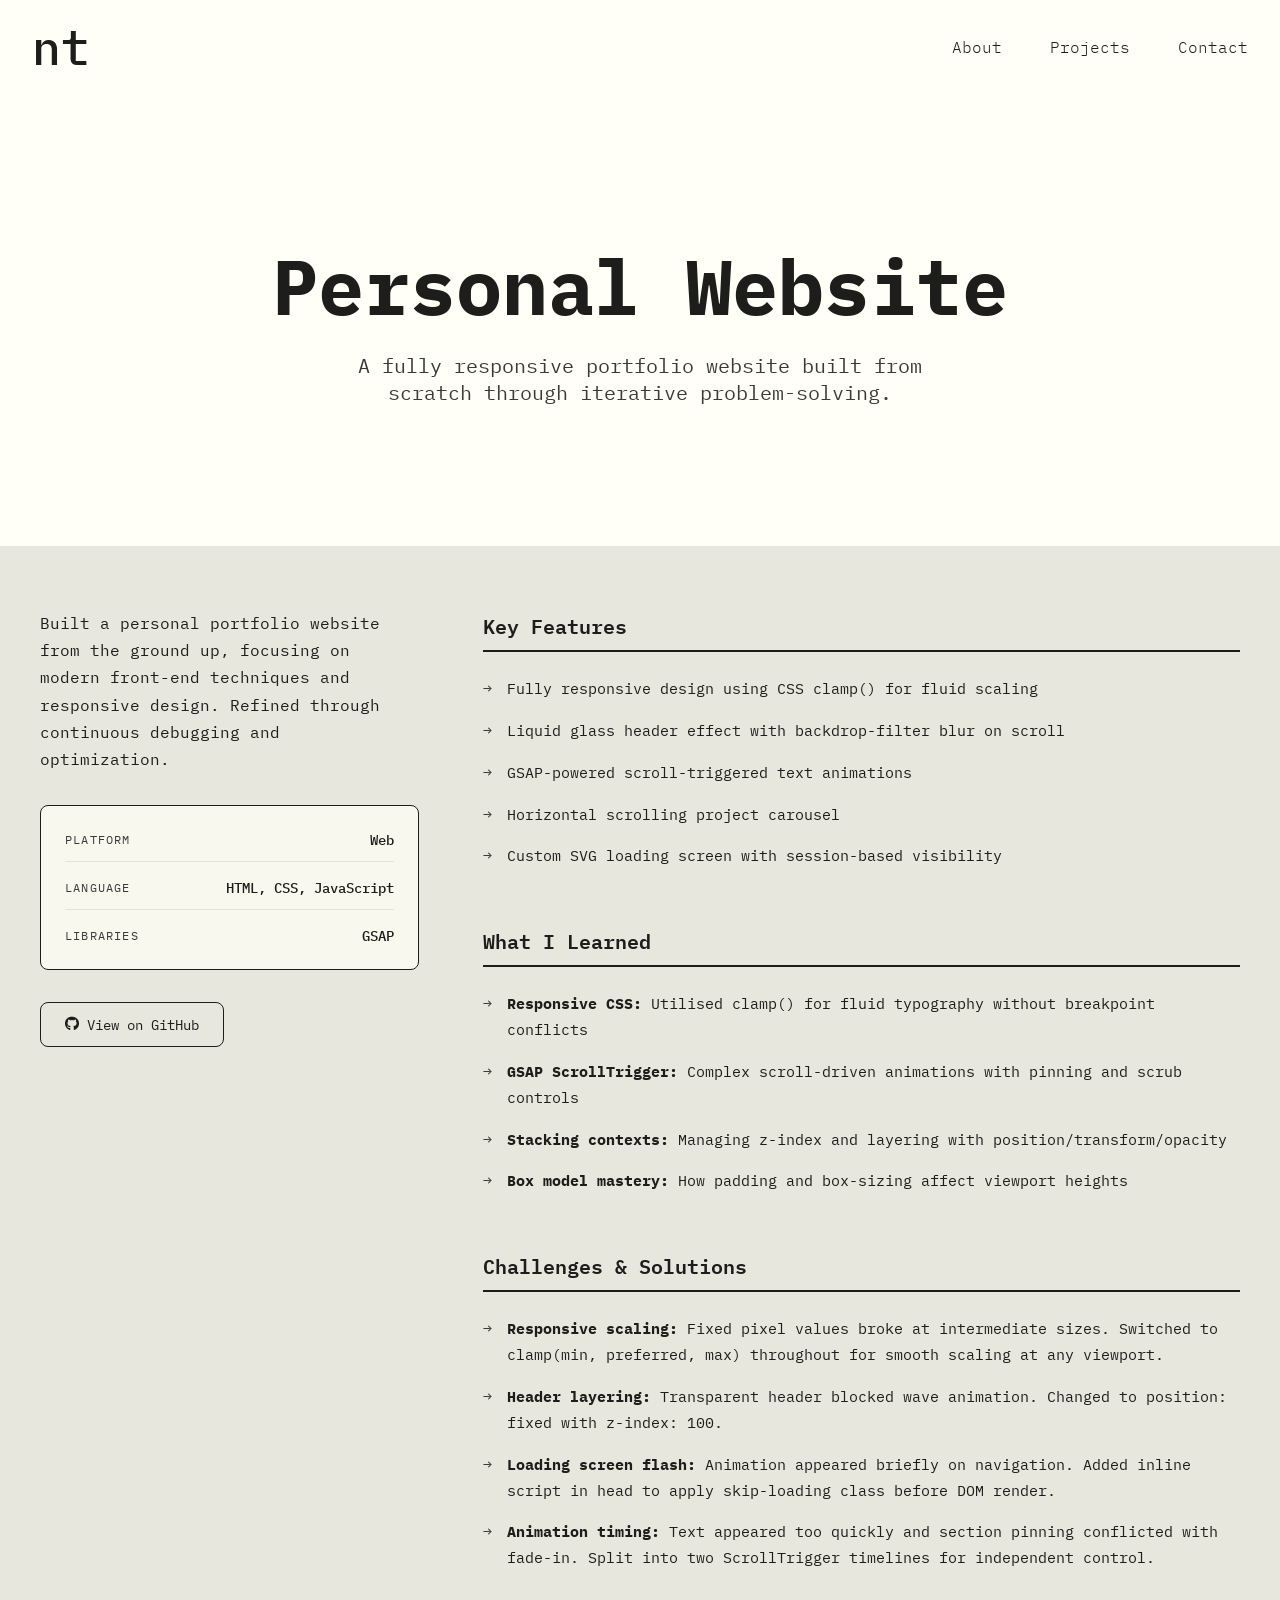
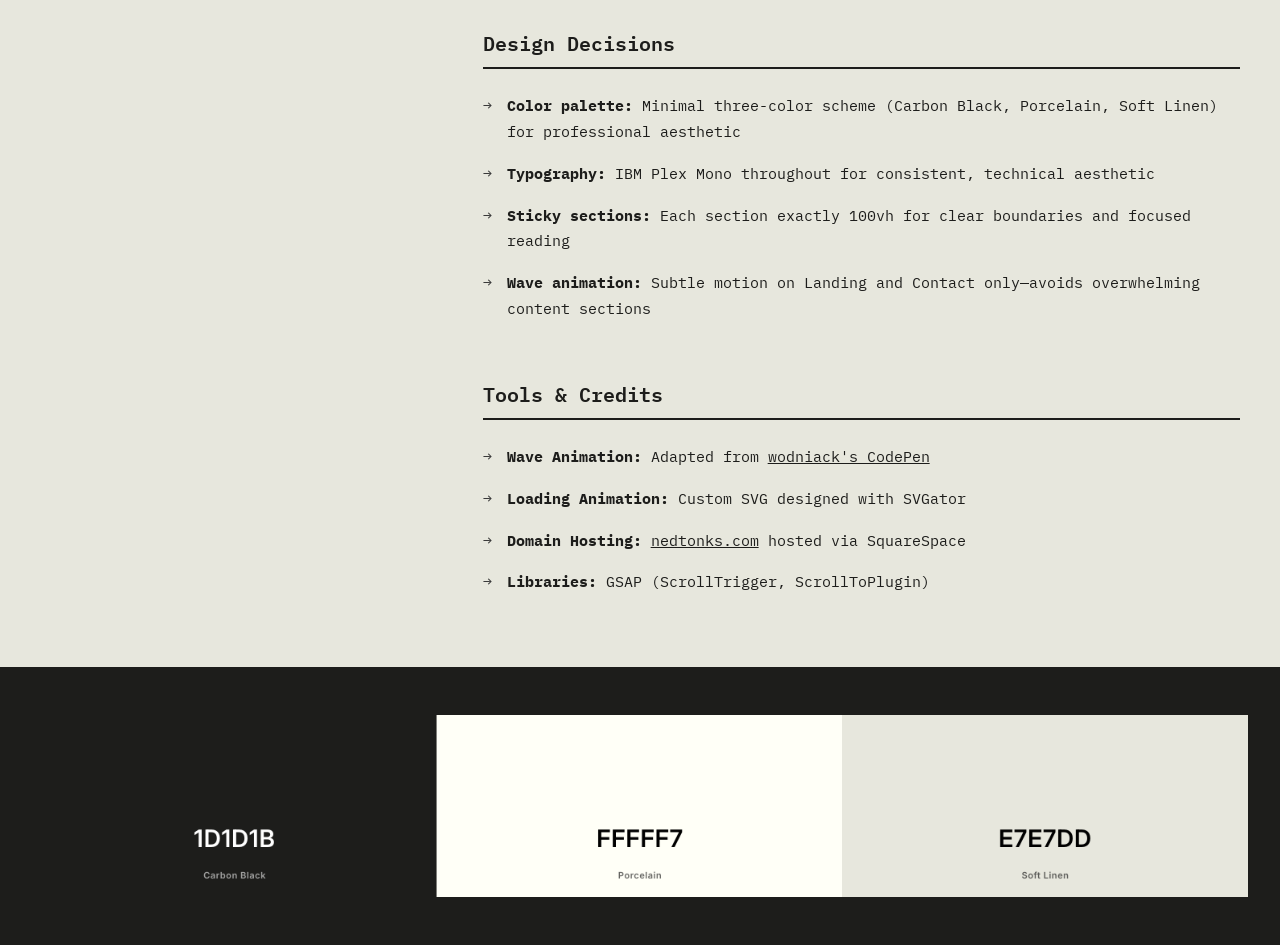
==== projects/personal-website.html @ 03cb04fe "updated file structure" ====
<!DOCTYPE html>
<html lang="en">
<head>
    <meta charset="UTF-8">
    <title>Personal Website | NT</title>
    <link rel="stylesheet" href="../css/style.css">
    <link rel="stylesheet" href="https://cdnjs.cloudflare.com/ajax/libs/font-awesome/6.4.0/css/all.min.css">
    <link href="https://fonts.googleapis.com/css2?family=Inter:wght@300;400;500;600;700&display=swap" rel="stylesheet">
    <link href="https://fonts.googleapis.com/css2?family=IBM+Plex+Mono:wght@300;400;500;600;700&display=swap" rel="stylesheet">
</head>
<body>
    <header class="site-header">
        <div class="logo"><a href="/index.html#landing">nt</a></div>
        <nav class="main-nav">
            <ul>
                <li><a href="/index.html#about">About</a></li> 
                <li><a href="/index.html#projects">Projects</a></li>
                <li><a href="/index.html#contact">Contact</a></li>
            </ul>
        </nav>
    </header>
    
    <a-waves>
        <svg class="js-svg"></svg>
    </a-waves>

    <main class="project-detail">
        <section class="project-hero">
            <h1>Personal Website</h1>
            <p class="project-subtitle">A fully responsive portfolio website built from scratch through iterative problem-solving.</p>
        </section>

        <section class="project-content">
            <div class="project-detail-container">
                
                <div class="project-overview">
                    <p class="project-summary">Built a personal portfolio website from the ground up, focusing on modern front-end techniques and responsive design. Refined through continuous debugging and optimization.</p>
                    
                    <div class="project-meta">
                        <div class="meta-item">
                            <span class="meta-label">Platform</span>
                            <span class="meta-value">Web</span>
                        </div>
                        <div class="meta-item">
                            <span class="meta-label">Language</span>
                            <span class="meta-value">HTML, CSS, JavaScript</span>
                        </div>
                        <div class="meta-item">
                            <span class="meta-label">Libraries</span>
                            <span class="meta-value">GSAP</span>
                        </div>
                    </div>
                    
                    <a href="https://github.com/nedtonks/personal-website" class="project-link" target="_blank">
                        <i class="fab fa-github"></i> View on GitHub
                    </a>
                </div>
        
                <div class="project-details">
                    <div class="detail-section">
                        <h3>Key Features</h3>
                        <ul>
                            <li>Fully responsive design using CSS clamp() for fluid scaling</li>
                            <li>Liquid glass header effect with backdrop-filter blur on scroll</li>
                            <li>GSAP-powered scroll-triggered text animations</li>
                            <li>Horizontal scrolling project carousel</li>
                            <li>Custom SVG loading screen with session-based visibility</li>
                        </ul>
                    </div>
        
                    <div class="detail-section">
                        <h3>What I Learned</h3>
                        <ul>
                            <li><strong>Responsive CSS:</strong> Utilised clamp() for fluid typography without breakpoint conflicts</li>
                            <li><strong>GSAP ScrollTrigger:</strong> Complex scroll-driven animations with pinning and scrub controls</li>
                            <li><strong>Stacking contexts:</strong> Managing z-index and layering with position/transform/opacity</li>
                            <li><strong>Box model mastery:</strong> How padding and box-sizing affect viewport heights</li>
                        </ul>
                    </div>
        
                    <div class="detail-section">
                        <h3>Challenges & Solutions</h3>
                        <ul>
                            <li><strong>Responsive scaling:</strong> Fixed pixel values broke at intermediate sizes. Switched to clamp(min, preferred, max) throughout for smooth scaling at any viewport.</li>
                            <li><strong>Header layering:</strong> Transparent header blocked wave animation. Changed to position: fixed with z-index: 100.</li>
                            <li><strong>Loading screen flash:</strong> Animation appeared briefly on navigation. Added inline script in head to apply skip-loading class before DOM render.</li>
                            <li><strong>Animation timing:</strong> Text appeared too quickly and section pinning conflicted with fade-in. Split into two ScrollTrigger timelines for independent control.</li>
                        </ul>
                    </div>
        
                    <div class="detail-section">
                        <h3>Design Decisions</h3>
                        <ul>
                            <li><strong>Color palette:</strong> Minimal three-color scheme (Carbon Black, Porcelain, Soft Linen) for professional aesthetic</li>
                            <li><strong>Typography:</strong> IBM Plex Mono throughout for consistent, technical aesthetic</li>
                            <li><strong>Sticky sections:</strong> Each section exactly 100vh for clear boundaries and focused reading</li>
                            <li><strong>Wave animation:</strong> Subtle motion on Landing and Contact only—avoids overwhelming content sections</li>
                        </ul>
                    </div>

                    <div class="detail-section">
                        <h3>Tools & Credits</h3>
                        <ul>
                            <li><strong>Wave Animation:</strong> Adapted from <a href="https://codepen.io/wodniack/pen/abeMZXQ" target="_blank" style="color: inherit; text-decoration: underline;">wodniack's CodePen</a></li>
                            <li><strong>Loading Animation:</strong> Custom SVG designed with SVGator</li>
                            <li><strong>Domain Hosting:</strong> <a href="https://nedtonks.com/" target="_blank" style="color: inherit; text-decoration: underline;">nedtonks.com</a> hosted via SquareSpace</li>
                            <li><strong>Libraries:</strong> GSAP (ScrollTrigger, ScrollToPlugin)</li>
                        </ul>
                    </div>
                </div>
        
            </div>
        </section>

        <section class="project-gallery project-gallery-fullwidth">
            <div class="project-gallery-container">
                <img src="../assets/colourpalette.png" alt="Colour Palette">
            </div>
        </section>
    </main>
    
    <script src="https://codepen.io/wodniack/pen/YzmgGzP/b66656b6c21a73b4ca05fda86662cc3a.js"></script>
    <script src="../js/main.js"></script>
</body>
</html>
---- css/style.css ----
/*
Colour Pallet:
    #1D1D1B - Carbon Black
    #FFFFF7 - Porcelin
    #E7E7DD - Soft Linen
*/
* {
    margin: 0;
    padding: 0;
    box-sizing: border-box;
}

html{
    width: 100%;
    height: 100%;
    margin: 0;
    padding: 0;
    overflow-x: hidden;
    scroll-behavior: smooth;
}

body {
    width: 100%;
    margin: 0;
    padding: 0;
    overflow-x: hidden;
    background: #FFFFF7;
    font-family: 'IBM Plex Mono', monospace; 
}

/*----------------------------------------------------------------------------------/

/* loading screen START */
.loading-screen{
    position: fixed;
    top: 0;
    left: 0;
    width: 100vw;
    height: 100vh;
    background-color: #1D1D1B;
    display: flex;
    justify-content: center;
    align-items: center;
    z-index: 9999;
}

.loading-screen.hidden{
    transform: translateY(-120%);
    transition: transform 0.8s ease-out;
}

.loading-svg{
    width: 100vw;
    height: 100vh;
    object-fit: contain;
}

/* Hide loading screen if already shown this session */
.skip-loading .loading-screen {
    display: none !important;
}
/* loading screen END */

/*----------------------------------------------------------------------------------/

/* Header START */
.site-header {
    font-family: 'IBM Plex Mono', monospace;
    position: fixed;
    top: 0;
    left: 0;
    right: 0;
    width: 100%;
    z-index: 100;
    display: flex;
    justify-content: space-between; 
    align-items: center;
    padding: 1rem 2rem;
    background-color: transparent; /* so that the waves show behind*/
    transition: backdrop-filter 0.5s ease-out, background-color 0.5s ease-out;
}

.site-header.has-glass {
    backdrop-filter: blur(10px);
    -webkit-backdrop-filter: blur(10px); /* safari support */
    background-color: rgba(255, 255, 247, 0.7); /* Semi-transparent Eggshell */
    border-bottom: 1px solid rgba(29, 29, 27, 0.1); /* subtle border */
} 


.logo a {
    color: #1D1D1B;
    text-decoration: none;
    font-size: 3rem;
    font-weight: 500;
}

.main-nav ul{
    display: flex;
    list-style: none;
    gap: 3rem;
    padding: 0;
    margin: 0;
}

.main-nav a {
    color: #1D1D1B;
    text-decoration: none;
    position: relative;
    display: inline-block;
    font-size: 1rem;
    font-weight: 300;
}

.main-nav a::before {
    content: '';
    position: absolute;
    bottom: -4px; /* position below text */
    left: 0;
    width: 0;
    height: 2px;
    background-color: #1D1D1B;
    transition: width 0.3s ease-out;
}

.main-nav a:hover::before {
    width: 100%;
}
/* Header END */

/*----------------------------------------------------------------------------------/

/* Body START*/
/* landing START*/
#landing {
    height: 100vh; /* shoudl allow for scrolling and seeing next section */
    min-height: 100vh;
    max-height: 100vh;
    position: relative;
    margin: 0;
    padding: 0;
    box-sizing: border-box;
    scroll-snap-align: start;
    z-index: 10;
}

#landing .section-content {
    position: relative;
}

.welcome-text {
    position: absolute;
    bottom: 2rem;
    left: 2rem;
    font-family: 'IBM Plex Mono', monospace;
    font-size: clamp(2rem, 5vw + 1rem, 5rem);
    font-weight: 300;
    color: #1D1D1B;
    line-height: 1;
}

.welcome-text h1 {
    letter-spacing: 0.03em;
    margin: 0;
    font-weight: 500;
}

.scroll-prompt {
    position: absolute;
    bottom: 2rem;
    right: 2rem;
    display: flex;
    align-items: center;
    gap: 0.5rem;
    z-index: 50;
    font-family: 'IBM Plex Mono', monospace;
}

.scroll-text {
    font-size: 0.75rem;
    color: #1D1D1B;
    text-transform: lowercase;
    letter-spacing: 0.1em;
}

.scroll-arrow {
    font-size: 1.2rem;
    color: #1D1D1B;
    animation: bounce 2s infinite;
}

@keyframes bounce {
    0%, 20%, 50%, 80%, 100% {
        transform: translateY(0);
    }
    40% {
        transform: translateY(-10px);
    }
    60% {
        transform: translateY(-5px);
    }
}
/* landing END*/

/*About START*/
#about {
    height: 100vh;
    position: relative;
    font-family: 'IBM Plex Mono', monospace;
    scroll-snap-align: none;
    z-index: 10;
    overflow: hidden;
}

#about .section-content {
    background-color: #1D1D1B; 
    padding: clamp(6rem, 10vw, 10rem) clamp(2rem, 4vw, 4rem) clamp(2rem, 3vw, 3rem); 
    color: #1D1D1B; /* Carbon Black */
    overflow-y: visible;
    display: flex;
    flex-direction: column;
    position: relative;
    z-index: 10;
    box-sizing: border-box;
}

#about h2 {
    font-family: 'IBM Plex Mono', monospace;
    font-size: clamp(2rem, 5vw, 4rem); 
    font-weight: 500;
    color: #3a3a3a;
    margin-bottom: clamp(1rem, 2vw, 2rem);  /* More space below title */
    margin-top: 3rem;
}

#about .about-text-wrapper {
    width: 100%;
    max-width: 80%;  
    margin-left: 15%; 
    position: relative;
    padding-bottom: 2rem;
}

#about .about-line {
    width: 0;
    height: 3px;
    background-color: #FFFFF7; /* Porcelin */
    margin-top: 1.5rem;
    position: absolute; 
    bottom: 0;
    left: 0;
}

#about .fade-in-sentence {
    opacity: 0;
    font-size: clamp(1rem, 2.2vw, 1.7rem); 
    line-height: clamp(1.6, 2.2vw, 1.9);    
    margin-bottom: clamp(1rem, 2vw, 1.5rem);
    color: #3a3a3a; 
    text-align: left;
}

#about .fade-in-sentence.visible {
    opacity: 1;
    color: #1D1D1B; /* Charcoal Brown */
}

#about .fade-in-sentence.active {
    color: white;
}
/*About END*/

/*Projects START*/
#projects {
    height: 100vh;
    min-height: 100vh;
    position: relative;
    font-family: 'IBM Plex Mono', monospace;
    z-index: 10;
    background: #1D1D1B;
    overflow: hidden;
    box-sizing: border-box;
}

#projects .section-container {
    height: 100vh;
    box-sizing: border-box;
}

#projects .section-content {
    background: transparent;
    padding: 80 0 0 0;
    color: #1D1D1B;
    position: relative;
    z-index: 10;
    height: 100vh;
    display: flex;
    align-items: center;
    justify-content: center;
    box-sizing: border-box;
}

/* Large "Portfolio" overlay text */
.projects-overlay-title {
    position: absolute;
    top: 27%;
    left: 50%;
    transform: translate(-50%, -50%);
    font-family: 'IBM Plex Mono', monospace;
    font-size: clamp(4rem, 10vw, 10rem);
    font-weight: 400;
    color: #3a3a3aaf;
    z-index: 10;
    pointer-events: none;
    white-space: nowrap;
    letter-spacing: -0.02em;
}

/* Horizontal scroll container */
.projects-scroll-container {
    display: flex;
    gap: clamp(1rem, 2vw, 2rem);  /* Responsive gap */
    padding: clamp(1rem, 2vw, 2rem);  /* Responsive padding */
    overflow-x: auto;
    overflow-y: hidden;
    scroll-snap-type: x mandatory;
    z-index: 2;
    position: relative;
    width: 100%;
    height: 100%;
    align-items: center;  /* Always centered */
    
    /* Smooth scrolling */
    scroll-behavior: smooth;
    -webkit-overflow-scrolling: touch;

    /* Enable click and drag */
    cursor: grab;
    user-select: none;

    -ms-overflow-style: none;
    scrollbar-width: none;
}

.projects-scroll-container:active {
    cursor: grabbing;
}

/* Hide scrollbar but keep functionality */
.projects-scroll-container::-webkit-scrollbar {
    display: none;
}

/* Individual project tile */
.project-tile {
    position: relative;
    min-width: clamp(320px, 32vw, 480px);  /* Scales with viewport */
    height: clamp(320px, 32vw, 480px);     /* Matches width - stays square */
    aspect-ratio: 1 / 1;  /* Ensures square at all sizes */
    border-radius: 0;
    overflow: hidden;
    scroll-snap-align: center;
    transition: transform 0.4s ease, box-shadow 0.4s ease, border-color 0.4s ease;
    cursor: pointer;
    text-decoration: none;
    flex-shrink: 0;
    display: flex;
    align-items: center;
    justify-content: center;
    background-color: #2a2a2a;
    border: 1px solid rgba(255, 255, 247, 0.1);
}

.project-tile img {
    width: 100%;
    height: 100%;
    object-fit: cover;
    transition: transform 0.6s ease, filter 0.4s ease;
}

/* Hover effects */
.project-tile:hover {
    transform: scale(1.02);
    box-shadow: 0 20px 60px rgba(0, 0, 0, 0.5);
    border-color: rgba(255, 255, 247, 0.3);  /* Border brightens on hover */

}

.project-tile:hover img {
    transform: scale(1.1);
    filter: brightness(0.7);
}

/* Overlay with title */
.project-tile-overlay {
    position: absolute;
    top: 0;
    left: 0;
    right: 0;
    bottom: 0;
    background: linear-gradient(to top, rgba(29, 29, 27, 0.9) 0%, transparent 60%);
    display: flex;
    align-items: flex-end;
    padding: 2rem;
    opacity: 0;
    transition: opacity 0.4s ease;
}

.project-tile:hover .project-tile-overlay {
    opacity: 1;
}

.project-tile-overlay h3 {
    font-family: 'IBM Plex Mono', monospace;
    font-size: 1.5rem;
    font-weight: 300;
    color: #FFFFF7;
    margin: 0;
    transform: translateY(20px);
    transition: transform 0.4s ease;
}

.project-tile:hover .project-tile-overlay h3 {
    transform: translateY(0);
}

.projects-scroll-prompt {
    position: absolute;
    bottom: 3rem;
    right: 2rem;
    display: flex;
    align-items: center;
    gap: 0.5rem;
    z-index: 50;
    font-family: 'IBM Plex Mono', monospace;
    pointer-events: none;
}

.projects-scroll-prompt .scroll-text {
    font-size: 0.75rem;
    color: #FFFFF7;
    text-transform: lowercase;
    letter-spacing: 0.1em;
}

.scroll-arrow-horizontal {
    font-size: 1.2rem;
    color: #FFFFF7;
    animation: slideHorizontal 2s infinite;
}

@keyframes slideHorizontal {
    0%, 20%, 50%, 80%, 100% {
        transform: translateX(0);
    }
    40% {
        transform: translateX(10px);
    }
    60% {
        transform: translateX(5px);
    }
}

/*Projects END*/

/*Contact START*/
#contact {
    height: 100vh;
    position: relative;
    font-family: 'IBM Plex Mono', monospace;
    padding-top: 30px;
    box-sizing: border-box;
}

#contact .section-content {
    display: flex;
    justify-content: center;
    align-items: center;
    padding: 3rem 3rem 2rem;
    background-color: transparent; /* waves show through */
    position: relative;
    z-index: 10; /* In front of waves */
    flex-direction: column;
    gap: 1.5rem;
    box-sizing: border-box;
}

.contact-form-container {
    background-color: rgba(231, 231, 221, 0.60); 
    border: 1px solid #1D1D1B;
    padding: clamp(2rem, 3vw, 3rem) clamp(2.5rem, 4vw, 4rem);  /* Increased padding */
    max-width: 1200px;
    width: 90%;
    font-family: 'IBM Plex Mono', monospace;
    position: relative;
    z-index: 10;
}

.contact-title {
    font-family: 'IBM Plex Mono', monospace;
    font-size: clamp(2rem, 5vw, 4rem);
    font-weight: 700;
    color: #1D1D1B;
    margin-bottom: 2rem;
    line-height: 1;
}

.contact-wrapper {
    display: grid;
    grid-template-columns: 1fr 1.5fr;
    gap: 3rem;
    align-items: start;
}

.contact-info {
    display: flex;
    flex-direction: column;
    gap: 1rem;
}

.contact-detail {
    font-family: 'IBM Plex Mono', monospace;
    font-size: clamp(1rem, 1.5vw, 1.4rem);
    color: #1D1D1B;
    margin: 0;
}

.contact-form {
    display: flex;
    flex-direction: column;
    gap: 2rem;
}

.form-group {
    display: flex;
    flex-direction: column;
    gap: 0.4rem;
}

.form-group label {
    font-family: 'IBM Plex Mono', monospace;
    font-size: clamp(0.85rem, 1.2vw, 1rem);
    color: #1D1D1B;
    text-transform: uppercase;
    letter-spacing: 0.05em;
}

.name-fields {
    display: grid;
    grid-template-columns: 1fr 1fr;
    gap: 1rem;
}

.contact-form input,
.contact-form textarea {
    background: transparent;
    border: none;
    border-bottom: 1px solid #1D1D1B;
    padding: 0.75rem 0;
    color: #1D1D1B;
    font-family: 'IBM Plex Mono', monospace;
    font-size: clamp(0.95rem, 1.3vw, 1.15rem);
    outline: none;
    transition: border-color 0.3s ease;
}

.contact-form input:focus,
.contact-form textarea:focus {
    border-bottom-color: #1D1D1B;
}

.contact-form input::placeholder,
.contact-form textarea::placeholder {
   color: rgba(146, 146, 146, 0.6); /* Porcelain with opacity */
}

.submit-btn {
    background: transparent;
    border: 1px solid #1D1D1B;
    color: #1D1D1B;
    padding: 0.75rem 1.5rem;
    font-family: 'IBM Plex Mono', monospace;
    font-size: 0.75rem;
    text-transform: uppercase;
    letter-spacing: 0.1em;
    cursor: pointer;
    transition: background-color 0.3s ease, color 0.3s ease;
    align-self: flex-start;
    margin-top: 0.5rem;
}

.submit-btn:hover {
    background-color: #1D1D1B;
    color: #FFFFF7;
}

.contact-links {
    display: flex;
    gap: 3rem;
    align-items: center;
    justify-content: center;
    flex-wrap: wrap;
    position: relative;
    z-index: 10;
}

.contact-link {
    color: #1D1D1B;
    font-size: 2rem;
    text-decoration: none;
    transform: color 0.3s ease, transform 0.3s ease;
    display: inline-block;
    cursor: pointer;
}

.contact-link:hover {
    color:#1D1D1B;
    transform: translate(-3px);
}

.contact-link i {
    color: #1D1D1B;
}
/*Contact END*/

.section-content {
    height: auto;
    min-height: 100%;
    max-height: auto;
    position: relative;
    overflow: hidden;
    margin: 0;
    padding: 0;
    box-sizing: border-box;
}

.section-container{
    height: 100vh;
    max-height: 100vh;
    margin: 0;
    padding: 0;
    box-sizing: border-box;
}

/* Footer START*/
.site-footer {
    display: flex;
    justify-content: space-between;
    align-items: center;
    padding: 1rem 2rem 0.5rem;
    background-color: transparent;
    font-family: 'IBM Plex Mono', monospace;
    font-size: 0.85rem;
    color: #1D1D1B;
    position: relative;
    z-index: 50;
    width: 100%;
    margin-top: 0;
}

.site-footer p {
    margin: 0;
    z-index: 10;
}

/* Footer END*/
/* Body END*/

/*----------------------------------------------------------------------------------/
/* stock-portfolio-app + personal-website.html */
.project-detail {
    padding-top: 6rem;
}

.project-hero {
    height: 50vh;
    display: flex;
    flex-direction: column;
    justify-content: center;
    align-items: center;
    text-align: center;
    padding: 2rem;
    position: relative;
    z-index: 10;
}

.project-hero h1 {
    font-family: 'IBM Plex Mono', monospace;
    font-size: clamp(2.5rem, 6vw, 5rem);
    font-weight: 700;
    color: #1D1D1B;
    margin-bottom: 1rem;
}

.project-hero .project-subtitle {
    font-family: 'IBM Plex Mono', monospace;
    font-size: clamp(1rem, 2vw, 1.25rem);
    color: #3a3a3a;
    max-width: 600px;
}

/* Project Content Section */
.project-content {
    background-color: #E7E7DD;
    padding: 4rem 2rem;
    position: relative;
    z-index: 10;
}

.project-detail-container {
    max-width: 1200px;
    margin: 0 auto;
    display: grid;
    grid-template-columns: 1fr 2fr;
    gap: 4rem;
}

/* Left Column - Overview */
.project-overview {
    position: sticky;
    top: 6rem;
    align-self: start;
}

.project-summary {
    font-family: 'IBM Plex Mono', monospace;
    font-size: 1rem;
    line-height: 1.7;
    color: #1D1D1B;
    margin-bottom: 2rem;
}

.project-meta {
    display: flex;
    flex-direction: column;
    gap: 1rem;
    margin-bottom: 2rem;
    padding: 1.5rem;
    background-color: rgba(255, 255, 247, 0.7);
    border: 1px solid #1D1D1B;
    border-radius: 0.5rem;
}

.meta-item {
    display: flex;
    justify-content: space-between;
    align-items: center;
    padding-bottom: 0.75rem;
    border-bottom: 1px solid rgba(29, 29, 27, 0.1);
}

.meta-item:last-child {
    border-bottom: none;
    padding-bottom: 0;
}

.meta-label {
    font-family: 'IBM Plex Mono', monospace;
    font-size: 0.75rem;
    text-transform: uppercase;
    letter-spacing: 0.1em;
    color: #3a3a3a;
}

.meta-value {
    font-family: 'IBM Plex Mono', monospace;
    font-size: 0.9rem;
    font-weight: 500;
    color: #1D1D1B;
}

.project-link {
    display: inline-flex;
    align-items: center;
    gap: 0.5rem;
    font-family: 'IBM Plex Mono', monospace;
    font-size: 0.9rem;
    color: #1D1D1B;
    text-decoration: none;
    padding: 0.75rem 1.5rem;
    border: 1px solid #1D1D1B;
    border-radius: 0.5rem;
    transition: background-color 0.3s ease, color 0.3s ease;
}

.project-link:hover {
    background-color: #1D1D1B;
    color: #FFFFF7;
}

/* Right Column - Details */
.project-details {
    display: flex;
    flex-direction: column;
    gap: 3rem;
}

.detail-section h3 {
    font-family: 'IBM Plex Mono', monospace;
    font-size: 1.25rem;
    font-weight: 600;
    color: #1D1D1B;
    margin-bottom: 1rem;
    padding-bottom: 0.5rem;
    border-bottom: 2px solid #1D1D1B;
}

.detail-section ul {
    list-style: none;
    padding: 0;
    margin: 0;
}

.detail-section li {
    font-family: 'IBM Plex Mono', monospace;
    font-size: 0.95rem;
    line-height: 1.7;
    color: #1D1D1B;
    padding: 0.5rem 0;
    padding-left: 1.5rem;
    position: relative;
}

.detail-section li::before {
    content: '→';
    position: absolute;
    left: 0;
    color: #3a3a3a;
}

.detail-section li strong {
    color: #1D1D1B;
}

/* project gallery */
.project-gallery {
    padding: 3rem 2rem;
    background-color: #1D1D1B;
    position: relative;
    z-index: 10;
}

.project-gallery-container {
    max-width: 900px;
    margin: 0 auto;
}

.project-gallery h3 {
    font-family: 'IBM Plex Mono', monospace;
    font-size: 1rem;
    color: #FFFFF7;
    margin-bottom: 1.5rem;
    text-transform: uppercase;
    letter-spacing: 0.1em;
    text-align: center;
}

.gallery-grid {
    display: grid;
    grid-template-columns: repeat(4, auto);
    gap: 1.5rem;
    justify-content: center;
}

.gallery-grid img {
    height: 700px;
    width: auto;
    object-fit: contain;
    border-radius: 0.75rem;
    transition: transform 0.3s ease;
    border: 2px solid rgba(255, 255, 247, 0.1);
}

.gallery-grid img:hover {
    transform: scale(1.006);
}

/* Hide scrollbar but keep functionality */
.gallery-grid::-webkit-scrollbar {
    height: 8px;
}

.gallery-grid::-webkit-scrollbar-track {
    background: #3a3a3a;
    border-radius: 4px;
}

.gallery-grid::-webkit-scrollbar-thumb {
    background: #FFFFF7;
    border-radius: 4px;
}

/* Full-width gallery variant for personal website page */
.project-gallery-fullwidth .project-gallery-container {
    max-width: 100%;  /* Override the 900px constraint */
    width: 100%;
}

.project-gallery-fullwidth .project-gallery-container img {
    width: 100%;
    height: auto;
    display: block;
    object-fit: cover;
}
/*----------------------------------------------------------------------------------/

/* waves background START */
a-waves {
 display: block;
    --x: -0.5rem;
    --y: 50%;

    position: fixed;
    top: 0;
    left: 0;
    width: 100%;
    height: 100vh;
    z-index: 1;
    overflow: hidden;
}

a-waves:before {
    position: absolute;
    top: 0;
    left: 0;

    width: 0.5rem;
    height: 0.5rem;

    background: #FFFFF7; /* Porcelain */
    border-radius: 50%;

    transform: translate3d(calc(var(--x) - 50%), calc(var(--y) - 50%), 0);

    will-change: transform;

    content: "";
}

a-waves svg {
    display: block;

    width: 100%;
    height: 100%;
}

a-waves svg path {
    fill: none;
    /*stroke: #1D1D1B; /* Carbon Black */
    stroke: #E7E7DD; /* Soft Linen */
    stroke-width: 1px;
}
/* waves background END */

/*----------------------------------------------------------------------------------/
/* Laptop START*/
@media (max-width: 1440px) {
    /* About section */
    #about .about-text-wrapper {
        width: 85%;
        max-width: 85%;
        margin-left: 10%;
    }
    
    #about h2 {
        font-size: clamp(2rem, 4vw, 3.5rem);
    }
    
    #about .fade-in-sentence {
        font-size: clamp(0.95rem, 1.5vw, 1.2rem);
    }
    
    /* Projects tiles */
    .project-tile {
        min-width: 350px;
        height: 380px;
    }
    
    /* Contact form */
    .contact-wrapper {
        gap: 2.5rem;
    }
}

/* Laptop END*/


/* Mobile START*/
@media (max-width: 768px) {
    /* Header */
    .site-header {
        padding: 1rem;
    }
    .logo a {
        font-size: 1.2rem;
    }
    
    .main-nav ul {
        gap: 1.5rem;
    }
    
    .main-nav a {
        font-size: 0.9rem;
    }

    .scroll-prompt {
        bottom: 1.5rem;
        right: 1.5rem;
        font-size: 0.7rem;
    }

    /* Welcome text */
    .welcome-text {
        bottom: 1.5rem;
        left: 1.5rem;
        font-size: clamp(1.5rem, 8vw + 0.5rem, 3rem);
    }
    
    /* About section */
    #about .section-content {
        padding: 2rem 1.5rem;
    }
    
    #about h2 {
        font-size: 1.8rem;
        margin-bottom: 1.5rem;
    }
    
    #about p {
        font-size: 1rem;
        line-height: 1.6;
        margin-bottom: 1.5rem;
    }
    
    #about .about-text-wrapper {
        width: 100%;
        max-width: 100%;
        margin: 0;
    }

    /* Contact section*/
    .contact-wrapper {
        grid-template-columns: 1fr;
    }

    /* Section heights */
    #landing, #about, #projects, #contact {
        height: 100vh;
        min-height: 100vh;
    }

    /* Project section */
    .project-detail-container {
        grid-template-columns: 1fr;
        gap: 2rem;
    }
    
    .project-overview {
        position: static;
    }
    
    .gallery-grid {
        grid-template-columns: 1fr;
    }
    
    .project-hero {
        height: auto;
        padding: 4rem 2rem;
    }

    .gallery-grid img {
        height: 300px;
    }

    .project-card-content {
        flex-direction: column;
        text-align: center;
        gap: 2rem;
    }
    
    .project-icon img {
        width: 120px;
        height: 120px;
    }
}

 /* Extra small screens */
@media (max-width: 480px) {
    .site-header {
        padding: 0.75rem;
    }
    
    .logo a {
        font-size: 1rem;
    }
    
    .main-nav ul {
        gap: 1rem;
    }
    
    .main-nav a {
        font-size: 0.8rem;
    }
    
    .welcome-text {
        bottom: 1rem;
        left: 1rem;
        font-size: clamp(1.2rem, 7vw + 0.3rem, 2.5rem);
    }
    
    #about .section-content {
        padding: 1.5rem 1rem;
    }
    
    #about h2 {
        font-size: 1.5rem;
    }
    
    #about p {
        font-size: 0.9rem;
    } 
}
/* Mobile END*/

/*----------------------------------------------------------------------------------/
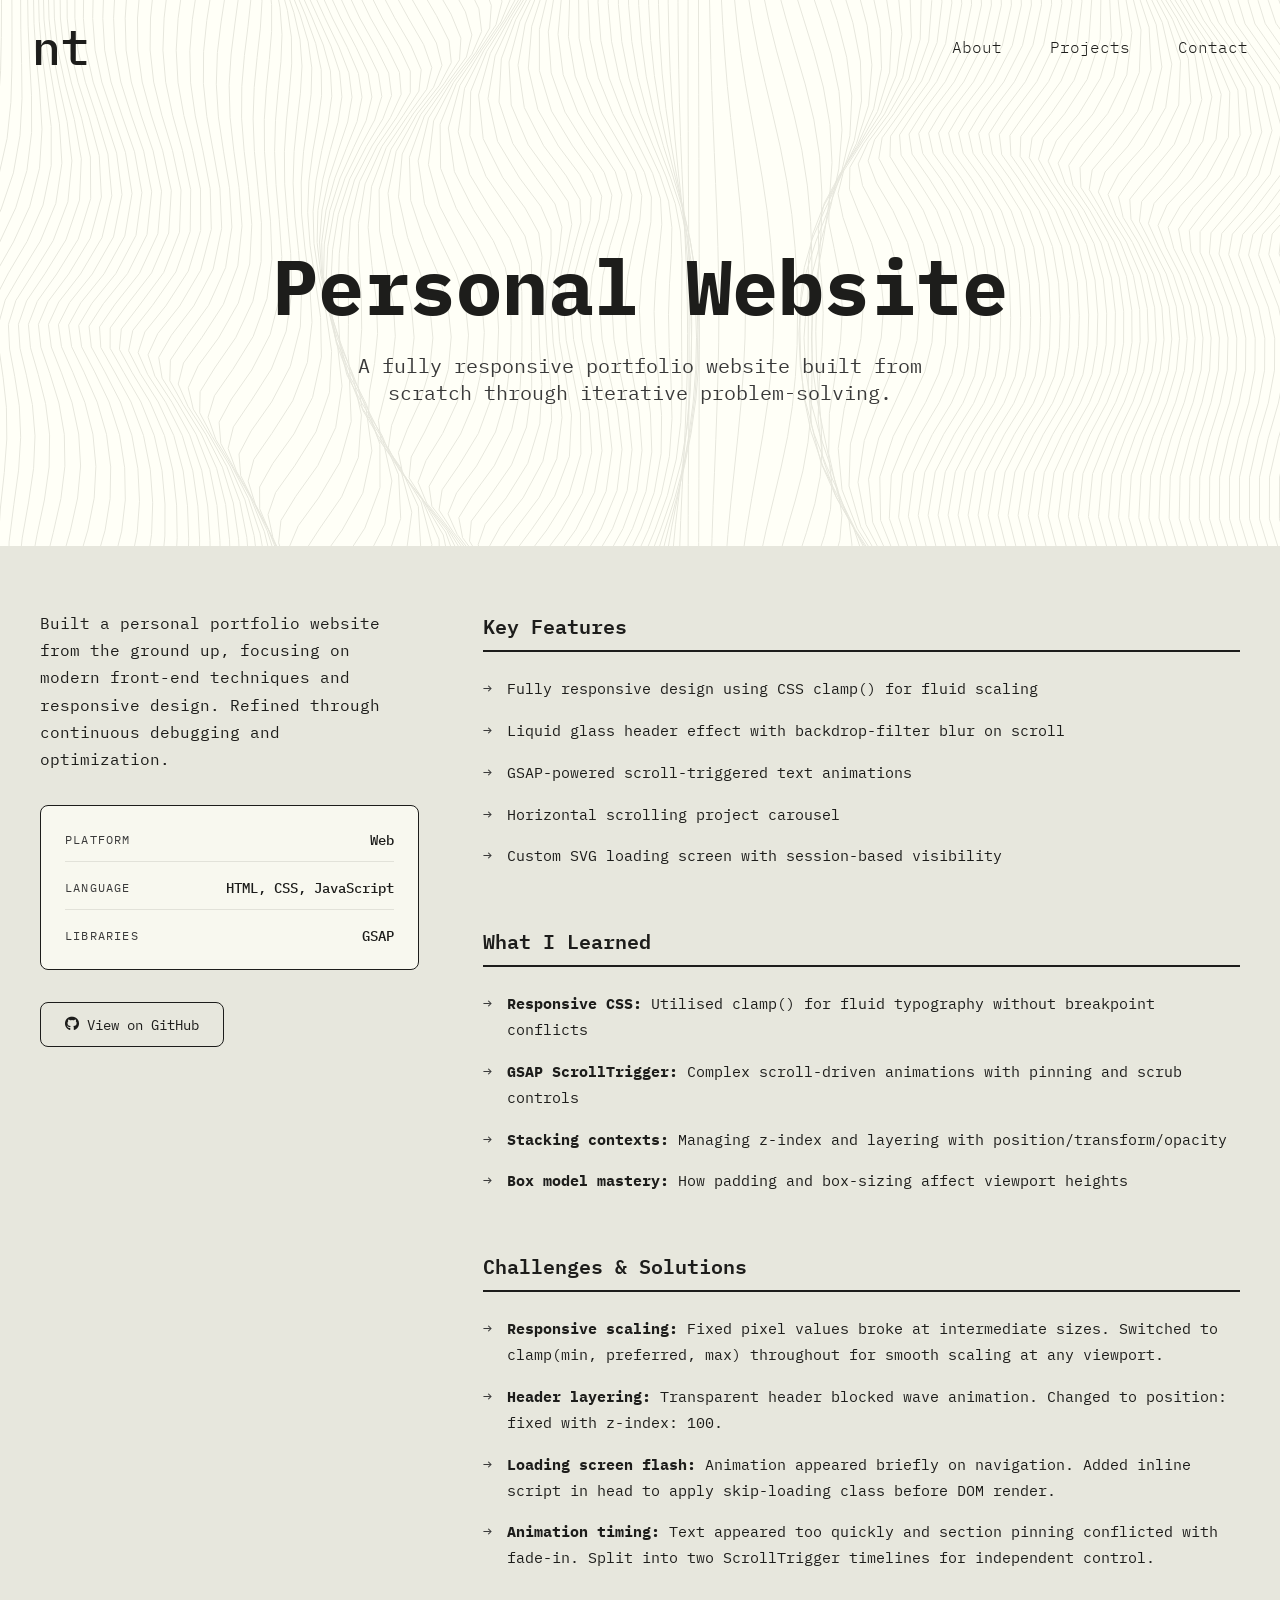
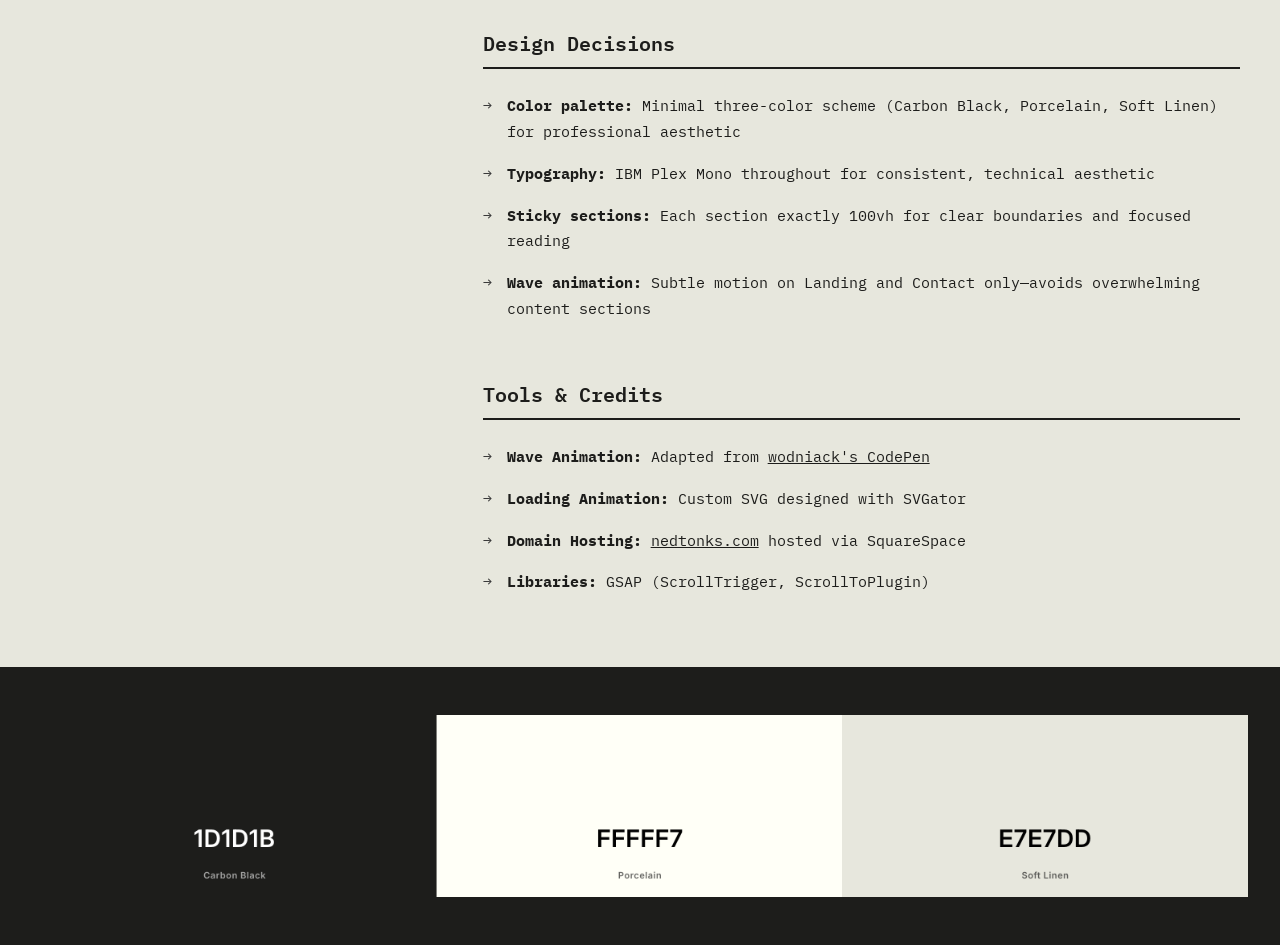
==== commit 27d4fda9: "Fix wave cursor offset, slim assets, working contact form - Fix wave cursor drifting below pointer w" ====
--- a/projects/personal-website.html
+++ b/projects/personal-website.html
@@ -2,10 +2,18 @@
 <html lang="en">
 <head>
     <meta charset="UTF-8">
+    <meta name="viewport" content="width=device-width, initial-scale=1.0">
+    <meta name="format-detection" content="telephone=no">
     <title>Personal Website | NT</title>
+    <!-- Favicon -->
+    <link rel="icon" type="image/x-icon" href="../assets/favicon_io/favicon.ico">
+    <link rel="icon" type="image/png" sizes="32x32" href="../assets/favicon_io/favicon-32x32.png">
+    <link rel="icon" type="image/png" sizes="16x16" href="../assets/favicon_io/favicon-16x16.png">
+    <link rel="apple-touch-icon" sizes="180x180" href="../assets/favicon_io/apple-touch-icon.png">
+    <link rel="manifest" href="../assets/favicon_io/site.webmanifest">
+
     <link rel="stylesheet" href="../css/style.css">
     <link rel="stylesheet" href="https://cdnjs.cloudflare.com/ajax/libs/font-awesome/6.4.0/css/all.min.css">
-    <link href="https://fonts.googleapis.com/css2?family=Inter:wght@300;400;500;600;700&display=swap" rel="stylesheet">
     <link href="https://fonts.googleapis.com/css2?family=IBM+Plex+Mono:wght@300;400;500;600;700&display=swap" rel="stylesheet">
 </head>
 <body>
@@ -119,7 +127,7 @@
         </section>
     </main>
     
-    <script src="https://codepen.io/wodniack/pen/YzmgGzP/b66656b6c21a73b4ca05fda86662cc3a.js"></script>
+    <script src="../js/noise.js"></script>
     <script src="../js/main.js"></script>
 </body>
 </html>
--- a/css/style.css
+++ b/css/style.css
@@ -142,6 +142,7 @@
     box-sizing: border-box;
     scroll-snap-align: start;
     z-index: 10;
+    overflow: hidden;  /* Prevent second scrollbar */
 }
 
 #landing .section-content {
@@ -253,9 +254,9 @@
 
 #about .fade-in-sentence {
     opacity: 0;
-    font-size: clamp(1rem, 2.2vw, 1.7rem); 
-    line-height: clamp(1.6, 2.2vw, 1.9);    
-    margin-bottom: clamp(1rem, 2vw, 1.5rem);
+    font-size: clamp(1rem, 1.3vw, 1.3rem);  /* Reduced from 2.2vw to 1.3vw */
+    line-height: clamp(1.6, 1.8vw, 1.8);    /* Reduced from 2.2vw */
+    margin-bottom: clamp(1rem, 1.5vw, 1.5rem);  /* Reduced from 2vw */
     color: #3a3a3a; 
     text-align: left;
 }
@@ -295,6 +296,7 @@
     z-index: 10;
     height: 100vh;
     display: flex;
+    flex-direction: column;
     align-items: center;
     justify-content: center;
     box-sizing: border-box;
@@ -327,23 +329,12 @@
     z-index: 2;
     position: relative;
     width: 100%;
-    height: 100%;
-    align-items: center;  /* Always centered */
+    height: auto;               /* wrap tiles height instead of filling viewport */
+    align-items: center;        /* Always centered vertically within their own row */
     
     /* Smooth scrolling */
     scroll-behavior: smooth;
     -webkit-overflow-scrolling: touch;
-
-    /* Enable click and drag */
-    cursor: grab;
-    user-select: none;
-
-    -ms-overflow-style: none;
-    scrollbar-width: none;
-}
-
-.projects-scroll-container:active {
-    cursor: grabbing;
 }
 
 /* Hide scrollbar but keep functionality */
@@ -461,6 +452,31 @@
     }
 }
 
+.projects-nav {
+    position: relative;
+    margin-top: 1.5rem;               /* sits just under tiles */
+    display: flex;
+    justify-content: center;
+    gap: 1.5rem;
+    font-family: 'IBM Plex Mono', monospace;
+    z-index: 20;
+}
+
+.projects-nav-btn {
+    background: none;
+    border: none;
+    color: #3a3a3aaf;               
+    padding: 0;
+    font-size: 2rem;             
+    cursor: pointer;
+    line-height: 1;
+    transition: transform 0.1s ease, color 0.2s ease;
+}
+
+.projects-nav-btn:hover {
+    color: #FFFFF7;
+    transform: translateY(-1px);
+}
 /*Projects END*/
 
 /*Contact START*/
@@ -523,6 +539,14 @@
     font-size: clamp(1rem, 1.5vw, 1.4rem);
     color: #1D1D1B;
     margin: 0;
+}
+
+/* Remove auto-detected phone link styling on iOS */
+.contact-detail a,
+.contact-detail a[href^="tel"] {
+    color: inherit;
+    text-decoration: none;
+    pointer-events: auto;
 }
 
 .contact-form {
@@ -594,6 +618,33 @@
     color: #FFFFF7;
 }
 
+.submit-btn:disabled {
+    opacity: 0.5;
+    cursor: wait;
+}
+
+.form-status {
+    font-family: 'IBM Plex Mono', monospace;
+    font-size: 0.75rem;
+    color: #1D1D1B;
+    min-height: 1em;
+    margin: 0;
+}
+
+/* Spam honeypot - kept off-screen rather than display:none so bots still fill it */
+.form-honeypot {
+    position: absolute;
+    left: -9999px;
+    width: 1px;
+    height: 1px;
+    opacity: 0;
+}
+
+/* Placeholder tiles for upcoming projects (not links) */
+.project-tile--soon {
+    cursor: default;
+}
+
 .contact-links {
     display: flex;
     gap: 3rem;
@@ -906,7 +957,7 @@
 
 /* waves background START */
 a-waves {
- display: block;
+    display: block;
     --x: -0.5rem;
     --y: 50%;
 
@@ -953,134 +1004,300 @@
 /* waves background END */
 
 /*----------------------------------------------------------------------------------/
-/* Laptop START*/
-@media (max-width: 1440px) {
-    /* About section */
+/* Laptop START - screen sizes (769px - 1600px) */
+@media (min-width: 769px) and (max-width: 1600px) {
+    /* Fix landing section scrollbar */
+    #landing {
+        overflow: hidden;
+    }
+    
+    /* About section - Smaller text for readability */
     #about .about-text-wrapper {
-        width: 85%;
-        max-width: 85%;
-        margin-left: 10%;
+        width: 75%;
+        max-width: 75%;
+        margin-left: 12%;
     }
     
     #about h2 {
-        font-size: clamp(2rem, 4vw, 3.5rem);
+        font-size: clamp(2.5rem, 5vw, 4rem);
     }
     
     #about .fade-in-sentence {
-        font-size: clamp(0.95rem, 1.5vw, 1.2rem);
-    }
-    
-    /* Projects tiles */
+        font-size: clamp(0.8rem, 1.1vw, 1.05rem);  
+        line-height: 1.5;
+        margin-bottom: 1rem;
+    }
+    
+    #projects {
+        min-height: 100vh !important;
+        height: auto !important;
+    }
+    /* Projects tiles*/
     .project-tile {
-        min-width: 350px;
-        height: 380px;
-    }
-    
-    /* Contact form */
+        min-width: clamp(310px, 28vw, 420px) !important;  
+        height: clamp(310px, 28vw, 420px) !important;
+    }
+    
+    .projects-overlay-title {
+        font-size: clamp(4.5rem, 9vw, 8rem) !important;  
+        top: 23% !important;
+    }
+    
+    /* Push scroll container down */
+    .projects-scroll-container {
+        padding-top: 8rem !important;  /* Push tiles down */
+    }
+  
+    /* Contact section */
+    #contact {
+        height: 100vh !important;
+        min-height: 100vh !important;
+    }
+    
+    #contact .section-content {
+        padding: 6rem 2rem 0rem !important;  /* Increased top padding to push content down */
+        gap: 1rem !important;  
+        align-items: center !important;  
+        justify-content: flex-start !important;
+    }
+    
+    .contact-form-container {
+        width: 82% !important;
+        padding: 1.5rem 1.75rem !important;  /* Further reduced */
+        max-width: 1000px !important;  /* Limit max width */
+    }
+    
+    .contact-title {
+        font-size: clamp(1.8rem, 3vw, 2.5rem);
+        margin-bottom: 0.75rem !important;  /* Less space below title */
+    }
+    
     .contact-wrapper {
-        gap: 2.5rem;
+        gap: 0.75rem !important;  /* Tighter gap between info and form */
     }
 }
 
 /* Laptop END*/
 
 
-/* Mobile START*/
+/* MOBILE FIXES - PHONE PORTRAIT VIEW ONLY */
 @media (max-width: 768px) {
+    /* Loading Screen - Make SVG bigger to cover screen */
+    .loading-screen {
+        height: 100dvh;
+        width: 100vw;
+        overflow: hidden;
+    }
+
+    .loading-svg {
+        width: 100%;
+        height: 100%;
+        object-fit: cover;
+        object-position: center;
+    }
+    
+    /* Landing Page */
+    .welcome-text h1 {
+        font-size: clamp(3rem, 15vw, 5rem) !important;
+        line-height: 1.1 !important;
+        word-spacing: 100vw; /* Forces line break between words */
+    }
+    
     /* Header */
     .site-header {
-        padding: 1rem;
-    }
+        padding: 1.5rem 1rem;
+    }
+    
     .logo a {
-        font-size: 1.2rem;
-    }
-    
-    .main-nav ul {
-        gap: 1.5rem;
+        font-size: 1.8rem !important;
     }
     
     .main-nav a {
-        font-size: 0.9rem;
-    }
-
-    .scroll-prompt {
-        bottom: 1.5rem;
-        right: 1.5rem;
-        font-size: 0.7rem;
-    }
-
-    /* Welcome text */
-    .welcome-text {
-        bottom: 1.5rem;
-        left: 1.5rem;
-        font-size: clamp(1.5rem, 8vw + 0.5rem, 3rem);
-    }
-    
-    /* About section */
+        font-size: 1.1rem !important;
+    }
+    
+    /* About Section */
     #about .section-content {
-        padding: 2rem 1.5rem;
+        padding: 2.5rem 1.5rem 3rem !important;  /* More bottom padding for line */
     }
     
     #about h2 {
-        font-size: 1.8rem;
-        margin-bottom: 1.5rem;
-    }
-    
-    #about p {
-        font-size: 1rem;
-        line-height: 1.6;
-        margin-bottom: 1.5rem;
+        font-size: 2.5rem !important;  
+        margin-bottom: 1.5rem !important;  
+    }
+    
+    #about .fade-in-sentence {
+        font-size: 0.90rem !important; 
+        line-height: 1.5 !important;  
+        margin-bottom: 0.8rem !important;  
+        word-wrap: break-word !important;
+        overflow-wrap: break-word !important;
     }
     
     #about .about-text-wrapper {
-        width: 100%;
-        max-width: 100%;
-        margin: 0;
-    }
-
-    /* Contact section*/
+        width: 100% !important;
+        max-width: 100% !important;
+        margin-left: 0 !important;
+        padding: 0 0.5rem !important;
+        margin-bottom: 2rem !important;  
+    }
+    
+    /* Projects Section*/
+    .projects-overlay-title {
+        font-size: clamp(4.5rem, 18vw, 8rem) !important;
+        top: 25% !important;  
+        transform: translate(-50%, -50%) !important;
+    }
+    
+    .project-tile {
+        min-width: clamp(300px, 85vw, 400px) !important;
+        height: clamp(300px, 85vw, 400px) !important;
+    }
+    
+    .projects-scroll-container {
+        padding: 1.5rem !important;
+        gap: 1.5rem !important;
+    }
+    
+    .projects-scroll-prompt {
+        bottom: 5rem !important;
+    }
+
+    .projects-nav {
+        margin-top: 1rem;
+        gap: 1rem;
+    }
+
+    /* Contact Section - Better spacing and sizing */
+    #contact {
+        height: auto !important;
+        min-height: 100vh !important;
+    }
+    
+    #contact .section-content {
+        padding: 4rem 1rem 2rem !important;  /* Reduced horizontal padding */
+        gap: 1.5rem !important;
+    }
+    
+    .contact-form-container {
+        padding: 1.5rem 1rem !important;  /* Reduced padding */
+        width: 92% !important;  /* Reduced from 95% to fit better */
+        max-width: 100% !important;
+    }
+    
+    .contact-title {
+        font-size: 1.8rem !important;  /* Reduced from 2.2rem */
+        margin-bottom: 1rem !important;
+    }
+    
     .contact-wrapper {
-        grid-template-columns: 1fr;
-    }
-
-    /* Section heights */
-    #landing, #about, #projects, #contact {
-        height: 100vh;
-        min-height: 100vh;
-    }
-
-    /* Project section */
+        grid-template-columns: 1fr !important;
+        gap: 1.5rem !important;
+        width: 100% !important;
+        box-sizing: border-box !important;
+    }
+    
+    .contact-detail {
+        font-size: 1rem !important;
+    }
+    
+    .contact-form input,
+    .contact-form textarea {
+        font-size: 0.95rem !important;
+        width: 100% !important;
+        box-sizing: border-box !important;
+    }
+    
+    .contact-links {
+        gap: 2.5rem !important;
+        padding: 1rem 0 !important;
+    }
+    
+    .contact-link i {
+        font-size: 2.2rem !important;
+    }
+    
+    /* Footer */
+    .site-footer {
+        font-size: 0.75rem !important;
+        padding: 1rem 1.5rem 0.5rem !important;
+        flex-direction: column !important;
+        gap: 0.5rem !important;
+        text-align: center !important;
+    }
+
+    /* PROJECT DETAIL PAGES - Mobile Layout */
+    .project-hero {
+        height: auto !important;
+        min-height: 40vh !important;
+        padding: 3rem 1rem !important;
+    }
+
+    .project-hero h1 {
+        font-size: 2rem !important;
+    }
+
+    .project-hero .project-subtitle {
+        font-size: 0.95rem !important;
+    }
+
+    .project-content {
+        padding: 2rem 1rem !important;
+    }
+
     .project-detail-container {
-        grid-template-columns: 1fr;
-        gap: 2rem;
-    }
-    
+        grid-template-columns: 1fr !important;  /* Single column on mobile */
+        gap: 2rem !important;
+    }
+
     .project-overview {
-        position: static;
-    }
-    
+        position: relative !important;  /* Remove sticky on mobile */
+        top: 0 !important;
+    }
+
+    .project-meta {
+        padding: 1rem !important;
+        font-size: 0.9rem !important;
+    }
+
+    .project-meta-item strong {
+        font-size: 0.85rem !important;
+    }
+
+    .project-details {
+        gap: 2rem !important;
+    }
+
+    .detail-section h3 {
+        font-size: 1.1rem !important;
+    }
+
+    .detail-section p,
+    .detail-section li {
+        font-size: 0.9rem !important;
+        line-height: 1.6 !important;
+    }
+
+    /* Project Gallery - Stack images */
     .gallery-grid {
-        grid-template-columns: 1fr;
-    }
-    
-    .project-hero {
-        height: auto;
-        padding: 4rem 2rem;
-    }
-
-    .gallery-grid img {
-        height: 300px;
-    }
-
-    .project-card-content {
-        flex-direction: column;
-        text-align: center;
-        gap: 2rem;
-    }
-    
-    .project-icon img {
-        width: 120px;
-        height: 120px;
+        grid-template-columns: 1fr !important;
+        gap: 1rem !important;
+    }
+
+    .project-gallery img {
+        width: 100% !important;
+        height: auto !important;
+    }
+
+    /* PROJECT TILES - Always show title on mobile (no hover) */
+    .project-tile-overlay {
+        opacity: 1 !important;  /* Always visible on mobile */
+        background: linear-gradient(to top, rgba(29, 29, 27, 0.85) 0%, transparent 50%) !important;
+    }
+
+    .project-tile-overlay h3 {
+        transform: translateY(0) !important;  /* Always in position */
+        font-size: 1.2rem !important;
     }
 }
 
